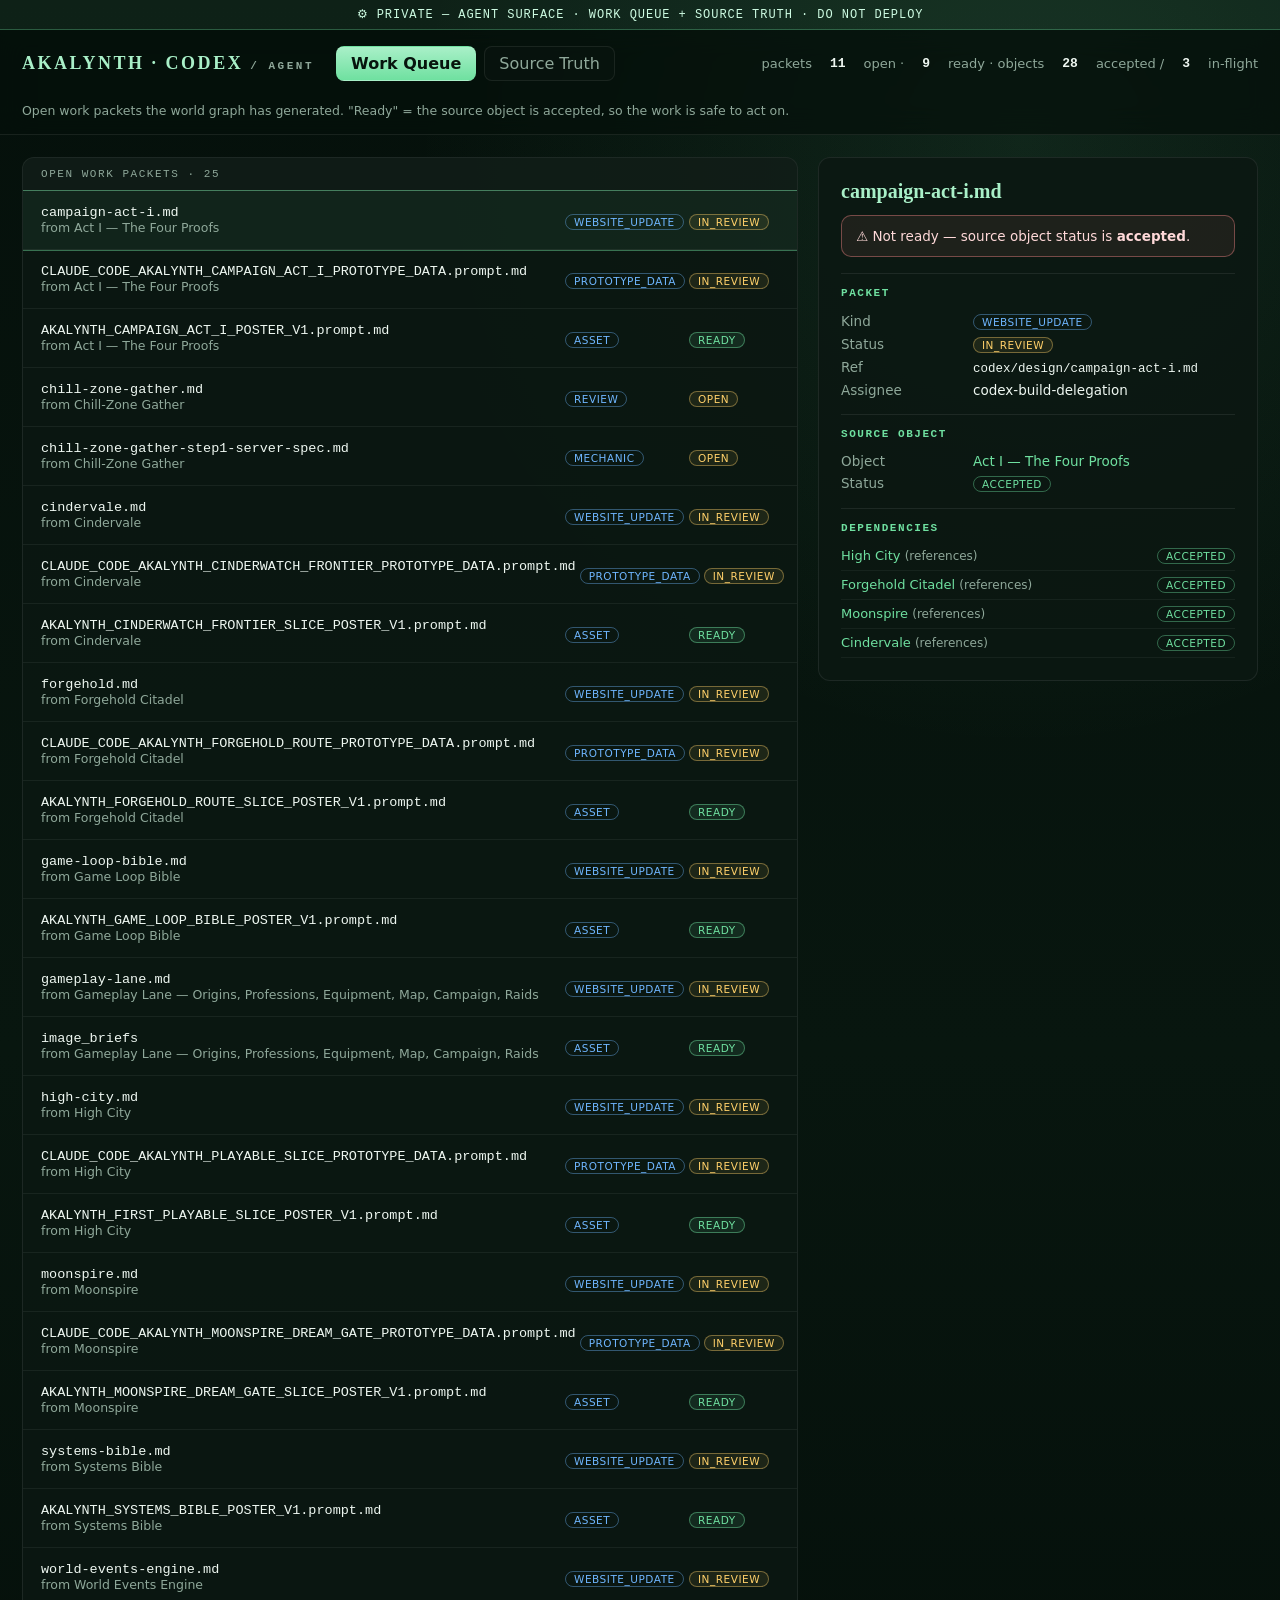
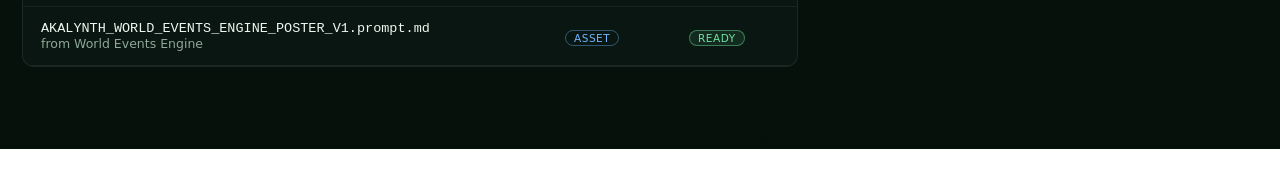
==== agent/index.html @ 144e0b03 "feat: seed akalynth-codex world graph v1 (from akalynth-ops/codex custody)" ====
<!doctype html>
<html lang="en">
  <head>
    <meta charset="utf-8" />
    <meta name="viewport" content="width=device-width, initial-scale=1" />
    <title>Akalynth Codex — Agent (PRIVATE)</title>
    <meta name="robots" content="noindex, nofollow" />
    <link rel="stylesheet" href="agent.css" />
  </head>
  <body>
    <!--
      PRIVATE Agent surface — the engineering-brain. AI workers read the WORK QUEUE
      (open packets generated by Codex objects) and the SOURCE-TRUTH index (object
      status: accepted = safe to act on; draft/candidate/blocked = not). agent-data.js
      holds queue + status only. NOT for the public site. Run locally.
    -->
    <div class="banner">⚙ Private — Agent Surface · work queue + source truth · do not deploy</div>
    <header class="topbar">
      <div class="brand">AKALYNTH · CODEX <small>/ AGENT</small></div>
      <div class="tabs" id="tabs"></div>
      <div class="stat-strip" id="stats"></div>
      <div class="note" id="note"></div>
    </header>
    <main>
      <section class="list" id="list"></section>
      <aside class="detail" id="detail"></aside>
    </main>
    <script src="agent-data.js"></script>
    <script src="agent.js"></script>
  </body>
</html>
---- agent/agent.css ----
/* Akalynth Codex — PRIVATE Agent surface (the engineering-brain work queue).
   Green "worker" identity. What AI workers read: packets + source-truth status.
   Never deploy. */
:root {
  --bg: #05100b; --panel: rgba(12,24,18,.9); --line: rgba(255,255,255,.08);
  --green: #6fe0a0; --green2: #a9f0c8; --gold: #e5b75c; --blue: #6fb6ff;
  --text: #eef7f1; --muted: #8fa89a; --orange: #ff9a52; --red: #ff8a8a; --amber: #ffd06a;
  --mono: ui-monospace, "SFMono-Regular", Menlo, Consolas, monospace;
}
* { box-sizing: border-box; }
body { margin: 0; min-height: 100vh; color: var(--text); font-family: Inter, system-ui, sans-serif;
  background: radial-gradient(circle at 80% 8%, rgba(111,224,160,.10), transparent 32%), linear-gradient(180deg,#05100b,#08160f 60%,#05100b); }
h1,h2,h3,h4 { font-family: "Cinzel", Georgia, serif; margin: 0; }
a { color: var(--green); cursor: pointer; }
.mono { font-family: var(--mono); font-size: 12.5px; }

.banner { background: rgba(111,224,160,.08); border-bottom: 1px solid rgba(111,224,160,.3); color: #cdfbe2;
  font-family: var(--mono); font-size: 12px; letter-spacing: .08em; text-transform: uppercase; padding: 7px 22px; text-align: center; }
.topbar { display: flex; align-items: center; gap: 22px; padding: 16px 22px; border-bottom: 1px solid var(--line);
  background: rgba(5,16,11,.7); position: sticky; top: 0; backdrop-filter: blur(14px); z-index: 5; flex-wrap: wrap; }
.brand { font-family: "Cinzel", serif; color: var(--green2); letter-spacing: .14em; font-weight: 700; font-size: 18px; }
.brand small { color: var(--muted); font-family: var(--mono); font-size: 11px; }
.tabs { display: flex; gap: 8px; }
.tabs button { font: inherit; cursor: pointer; color: var(--muted); background: rgba(10,20,15,.7); border: 1px solid var(--line); border-radius: 8px; padding: 7px 14px; }
.tabs button.active { color: #07140d; background: linear-gradient(180deg, var(--green2), var(--green)); font-weight: 700; border-color: transparent; }
.stat-strip { margin-left: auto; display: flex; gap: 18px; color: var(--muted); font-size: 13px; }
.stat-strip b { color: var(--text); font-family: var(--mono); }
.note { width: 100%; color: var(--muted); font-size: 12.5px; }

main { display: grid; grid-template-columns: 1fr 440px; gap: 20px; max-width: 1280px; margin: 22px auto; padding: 0 22px 60px; align-items: start; }
@media (max-width: 900px) { main { grid-template-columns: 1fr; } }
.list { border: 1px solid var(--line); border-radius: 12px; background: var(--panel); overflow: hidden; }
.group-h { padding: 10px 18px; font-family: var(--mono); font-size: 11px; text-transform: uppercase; letter-spacing: .14em; color: var(--muted); background: rgba(255,255,255,.02); border-bottom: 1px solid var(--line); }

.pkt-row, .obj-row { padding: 14px 18px; border-bottom: 1px solid rgba(255,255,255,.06); cursor: pointer; display: grid; gap: 4px; }
.pkt-row:hover, .obj-row:hover { background: rgba(111,224,160,.05); }
.pkt-row.sel, .obj-row.sel { outline: 1px solid rgba(111,224,160,.45); background: rgba(111,224,160,.07); }
.pkt-row { grid-template-columns: 1fr 120px 90px; align-items: center; }
.pkt-title { font-family: var(--mono); font-size: 13.5px; }
.pkt-src { color: var(--muted); font-size: 12.5px; }
.obj-row { grid-template-columns: 1fr 110px 120px; align-items: center; }
.obj-title { font-family: "Cinzel", serif; font-size: 15px; }
.k-cat { color: var(--muted); font-size: 12px; }

.badge { display: inline-block; padding: 1px 8px; border-radius: 999px; font-size: 10.5px; letter-spacing: .05em; text-transform: uppercase; border: 1px solid var(--line); color: var(--muted); }
.badge.ready { color: var(--green); border-color: rgba(111,224,160,.45); background: rgba(111,224,160,.1); }
.badge.open { color: var(--amber); border-color: rgba(255,208,106,.4); background: rgba(255,208,106,.08); }
.badge.accepted { color: var(--green); border-color: rgba(111,224,160,.4); }
.badge.candidate { color: var(--amber); border-color: rgba(255,208,106,.4); }
.badge.draft { color: var(--orange); border-color: rgba(255,154,82,.45); background: rgba(255,154,82,.1); }
.badge.blocked { color: var(--red); border-color: rgba(255,138,138,.45); }
.badge.kind { color: var(--blue); border-color: rgba(111,182,255,.4); }

.detail { border: 1px solid var(--line); border-radius: 12px; background: var(--panel); padding: 22px; position: sticky; top: 92px; }
.detail h3 { font-size: 20px; color: var(--green2); }
.verdict { margin: 12px 0; padding: 12px 14px; border-radius: 10px; font-size: 13.5px; }
.verdict.ready { color: #cffbe4; border: 1px solid rgba(111,224,160,.4); background: rgba(111,224,160,.08); }
.verdict.blocked { color: #ffd9d9; border: 1px solid rgba(255,138,138,.4); background: rgba(255,138,138,.08); }
.section { margin-top: 16px; border-top: 1px solid var(--line); padding-top: 13px; }
.section h4 { font-family: var(--mono); font-size: 11px; text-transform: uppercase; letter-spacing: .14em; color: var(--green); margin-bottom: 8px; }
.kv { display: grid; grid-template-columns: 120px 1fr; gap: 6px 12px; font-size: 13.5px; }
.kv dt { color: var(--muted); } .kv dd { margin: 0; word-break: break-word; }
.dep { display: flex; justify-content: space-between; gap: 10px; padding: 6px 0; border-bottom: 1px solid rgba(255,255,255,.05); font-size: 13px; }
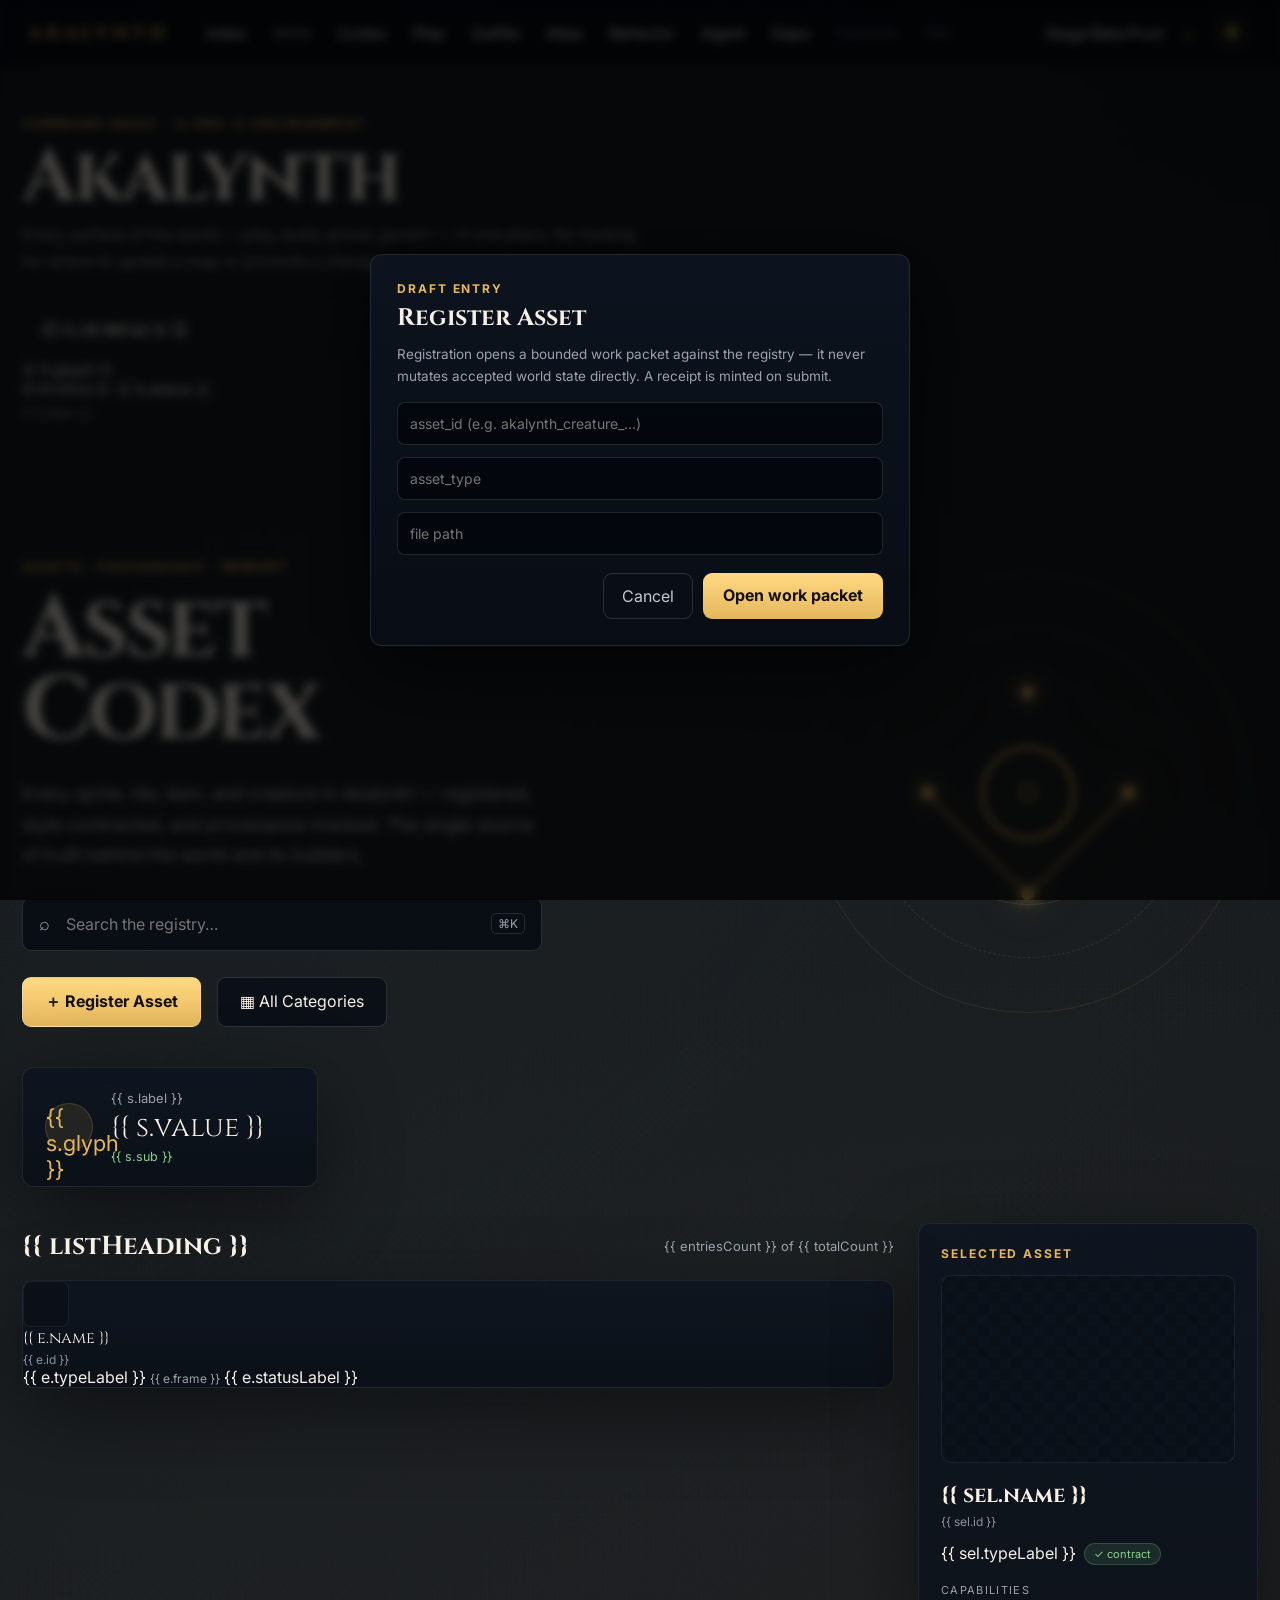
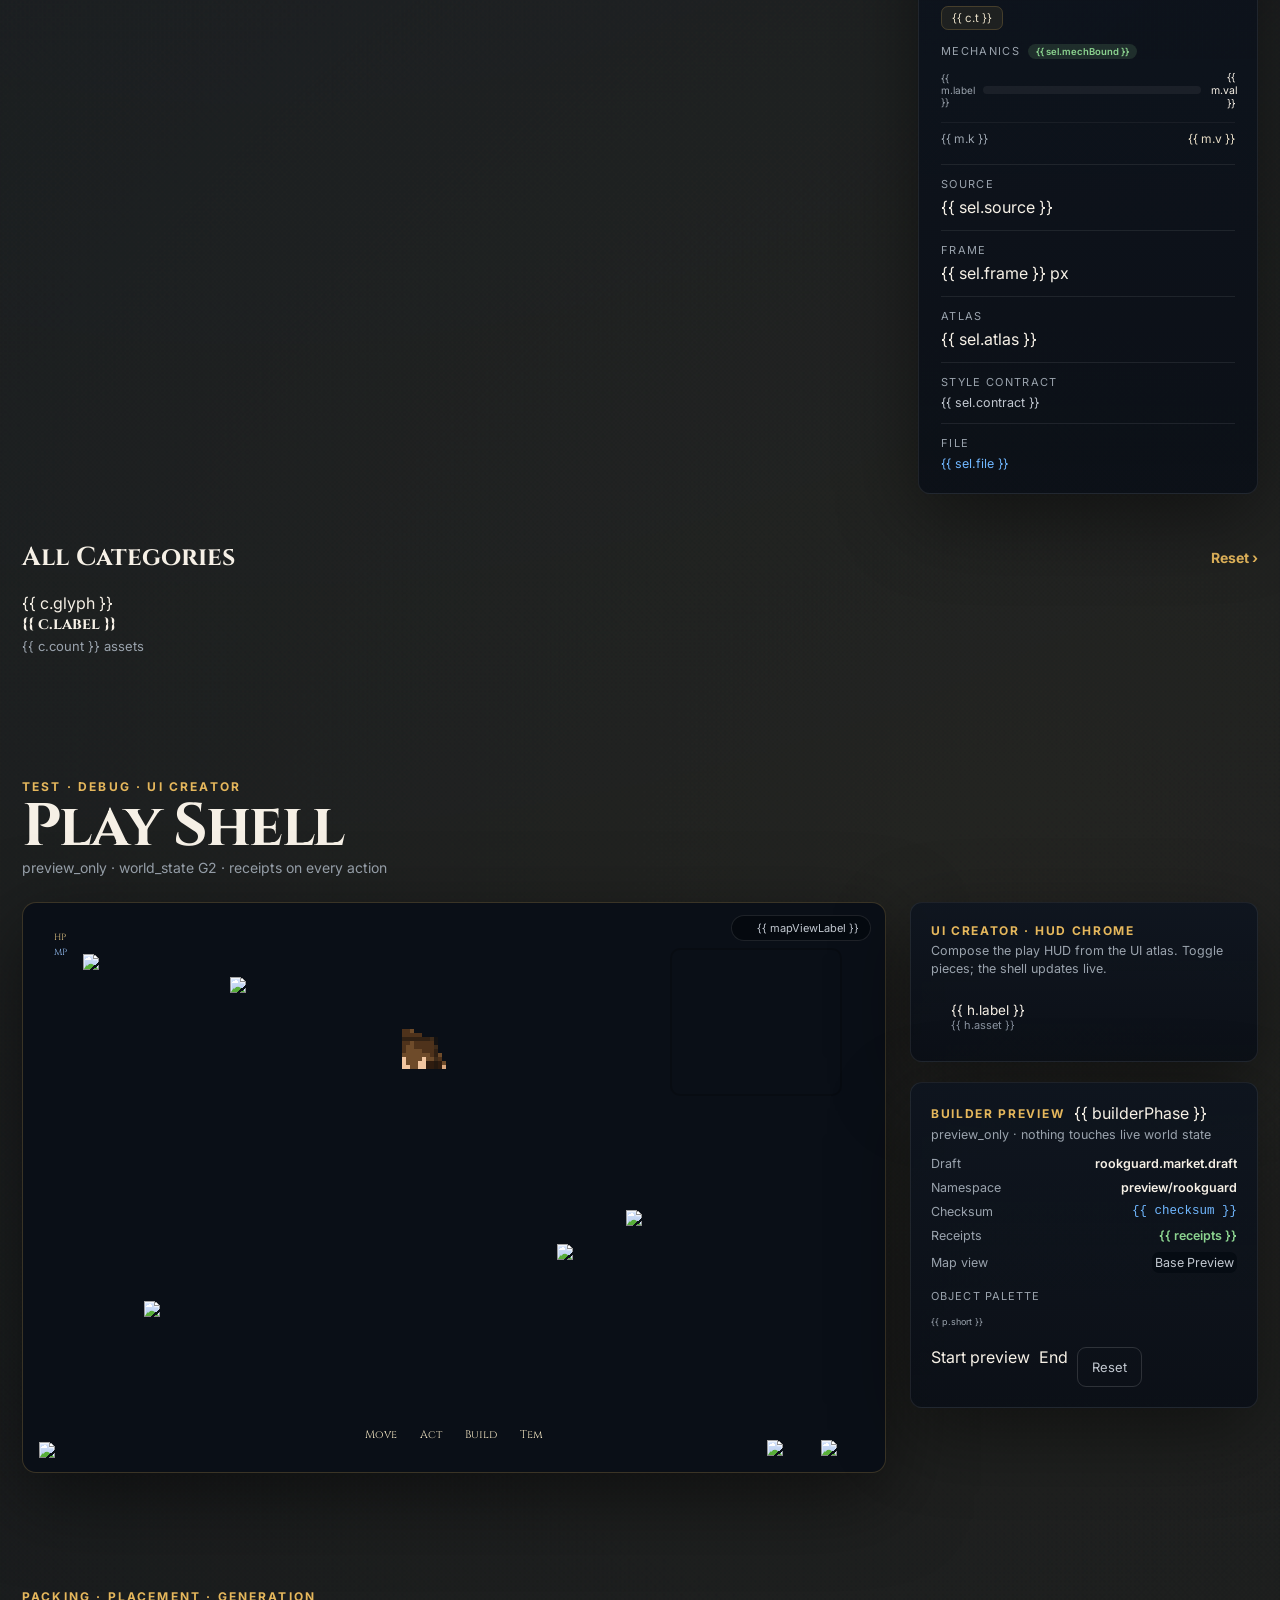
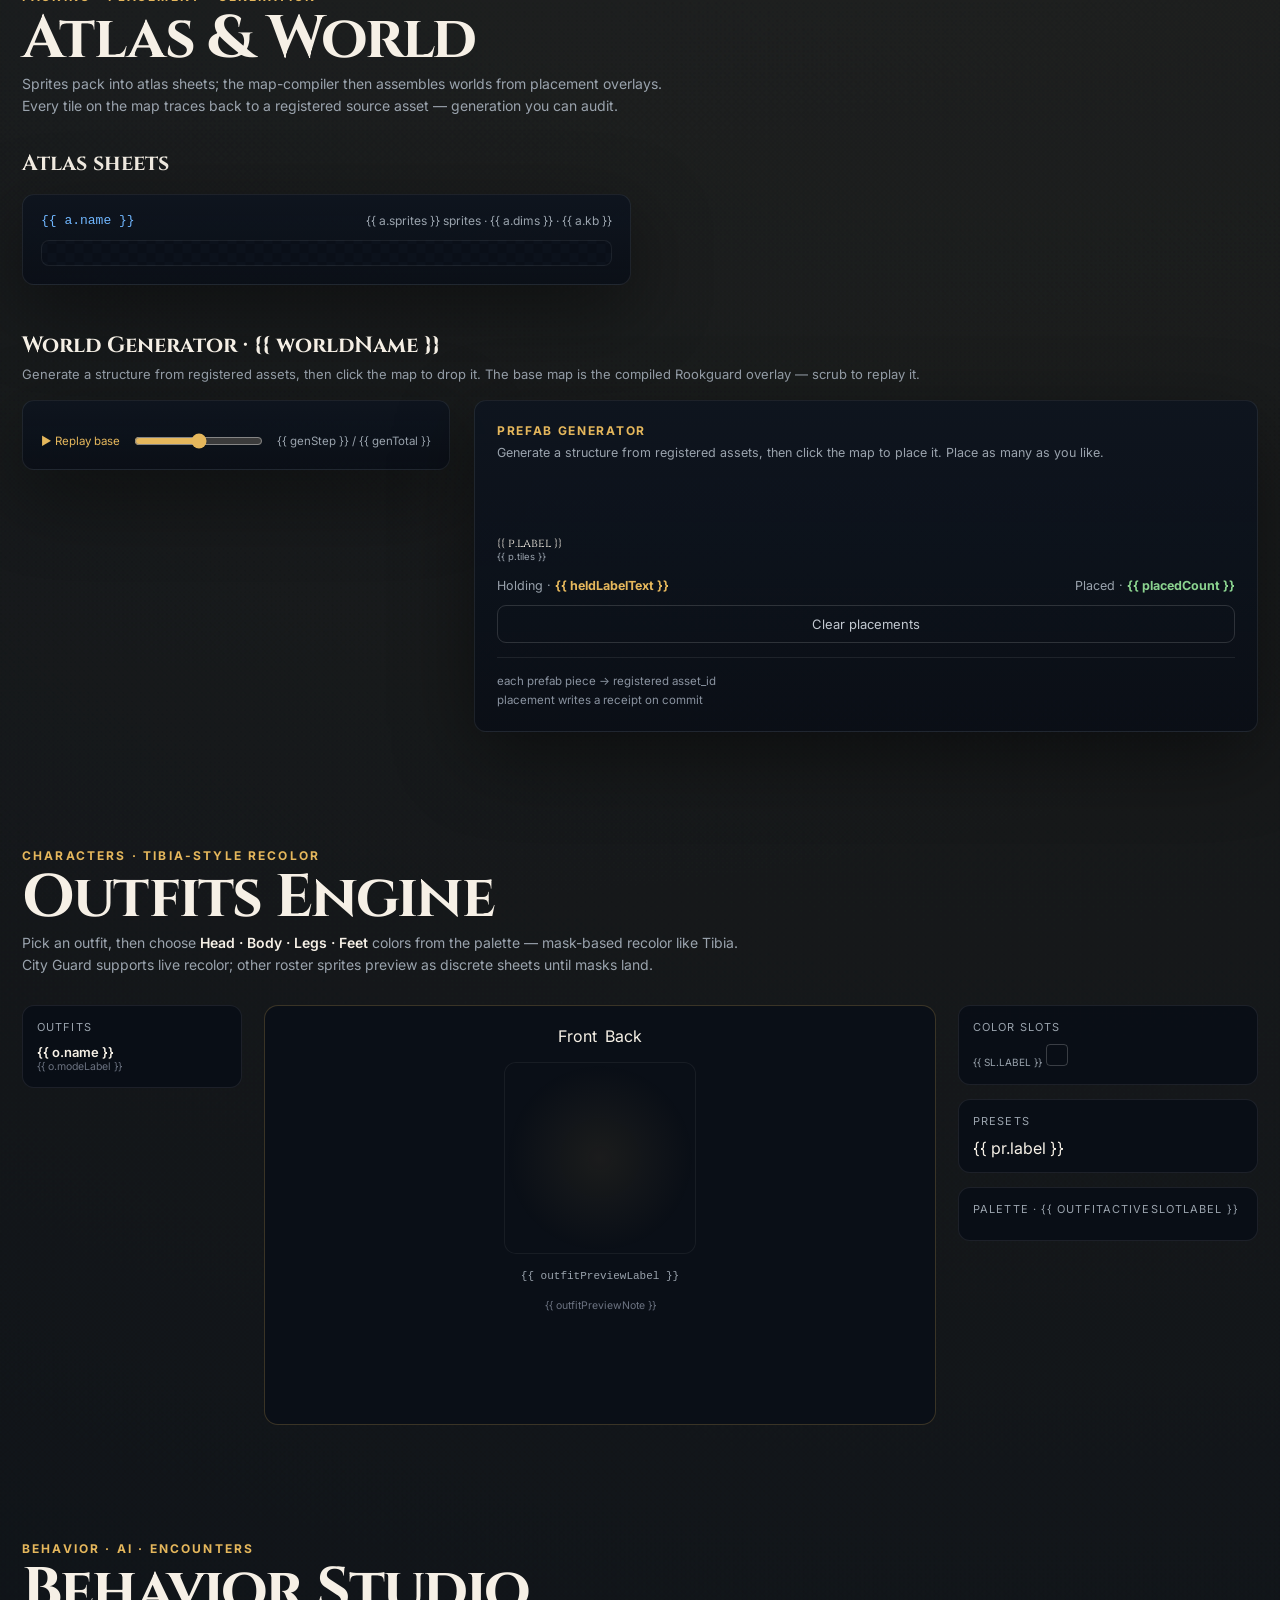
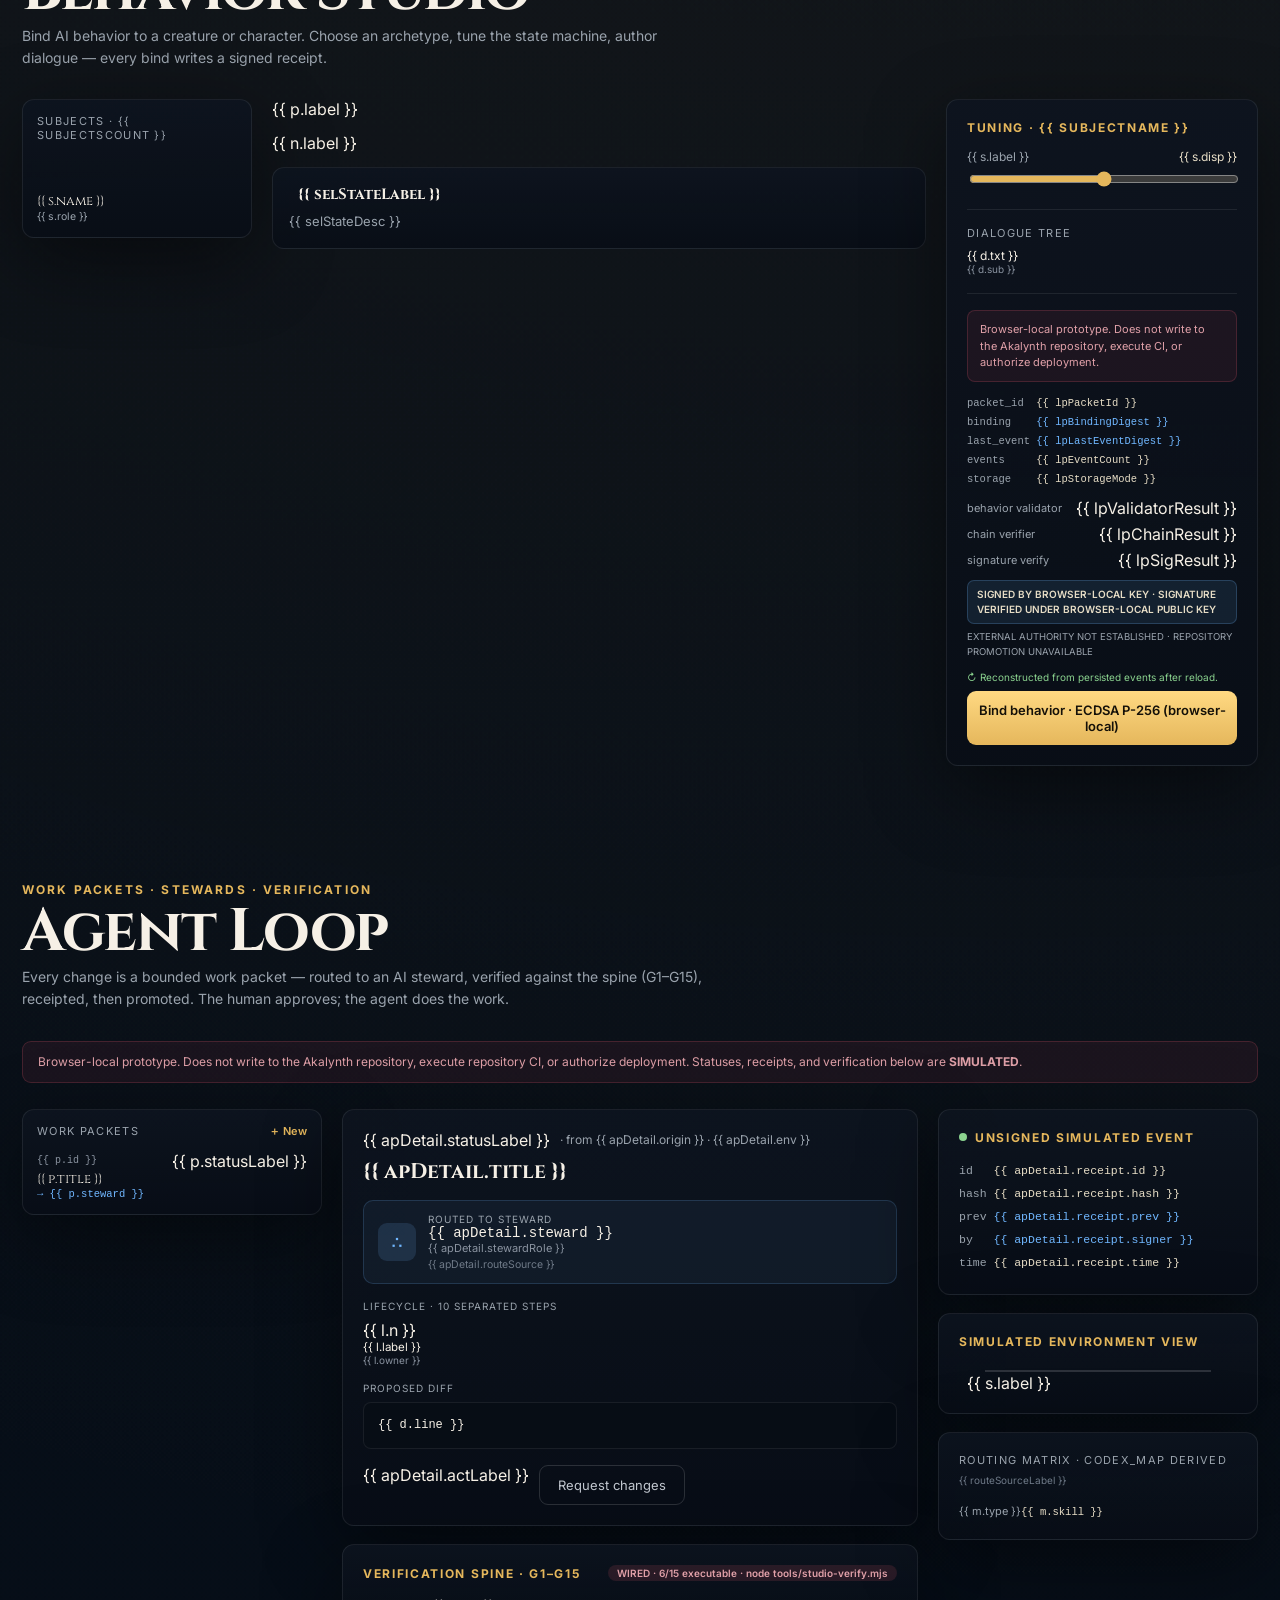
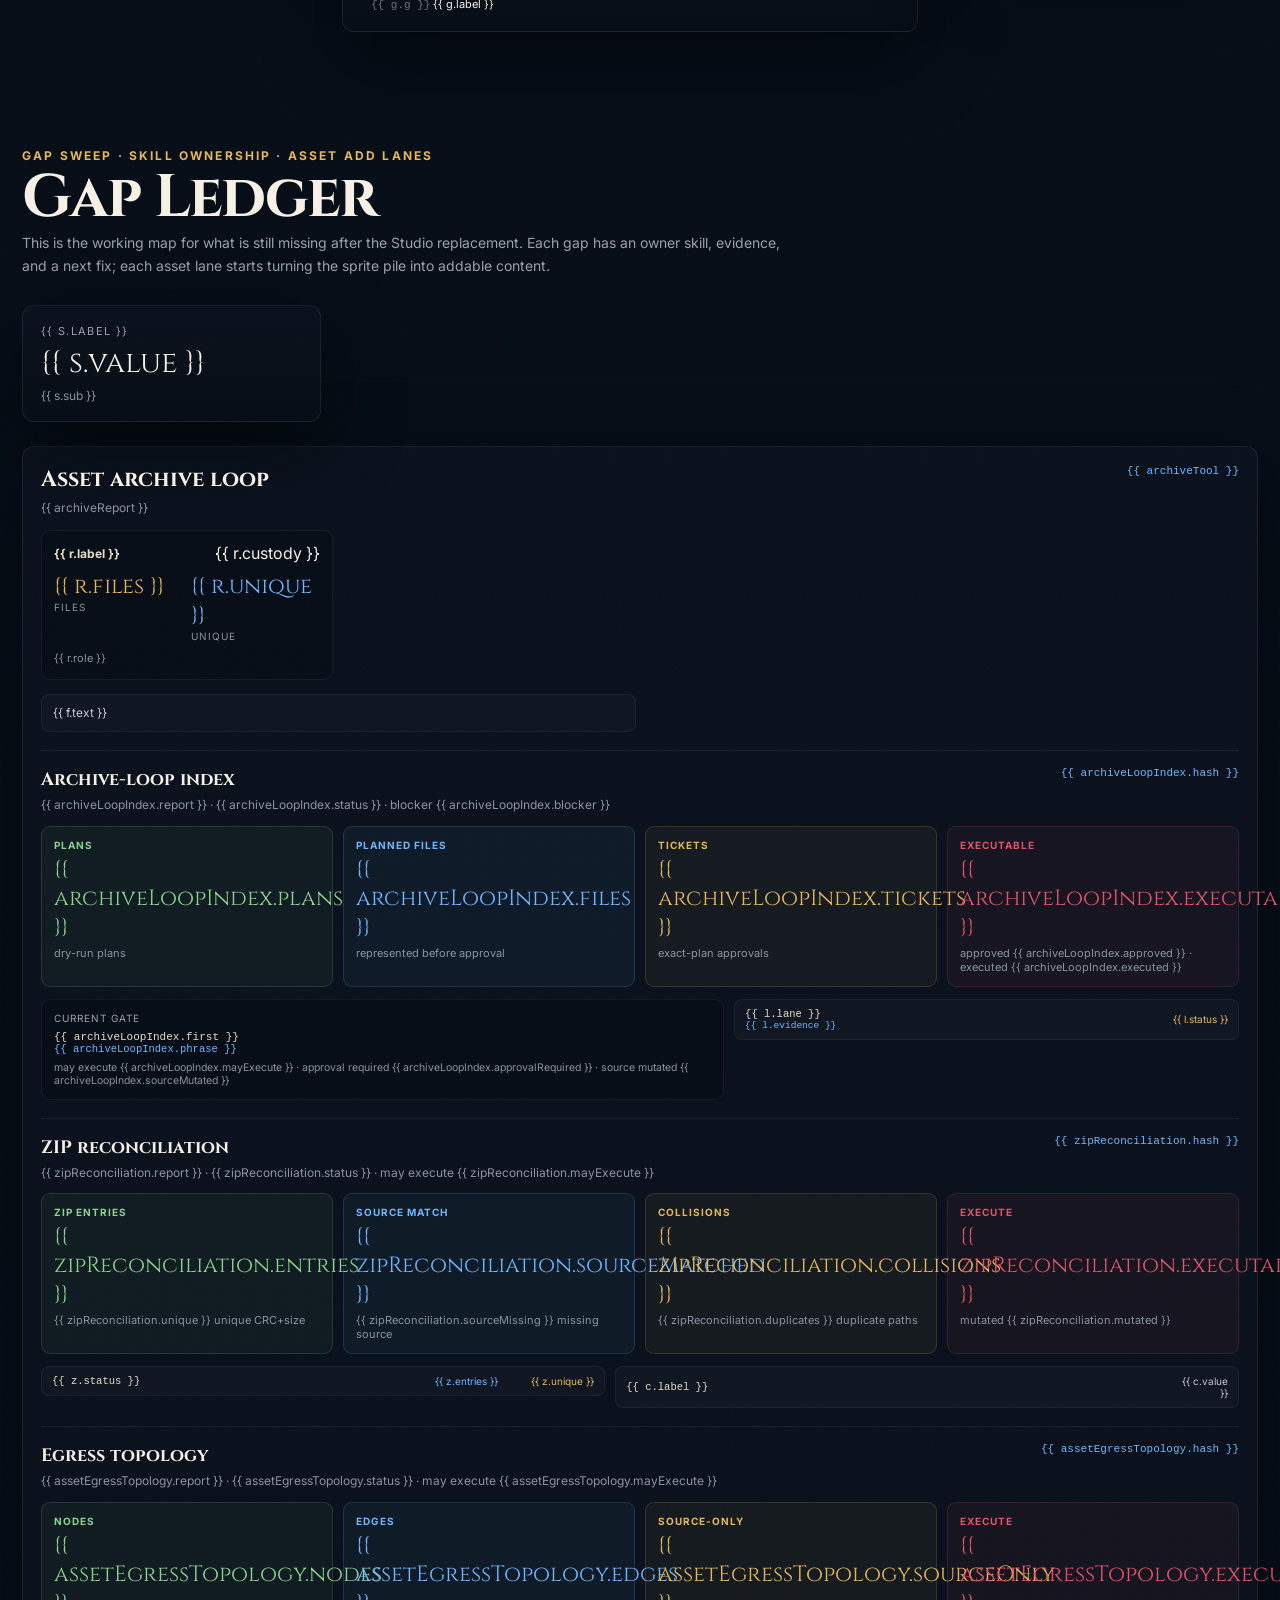
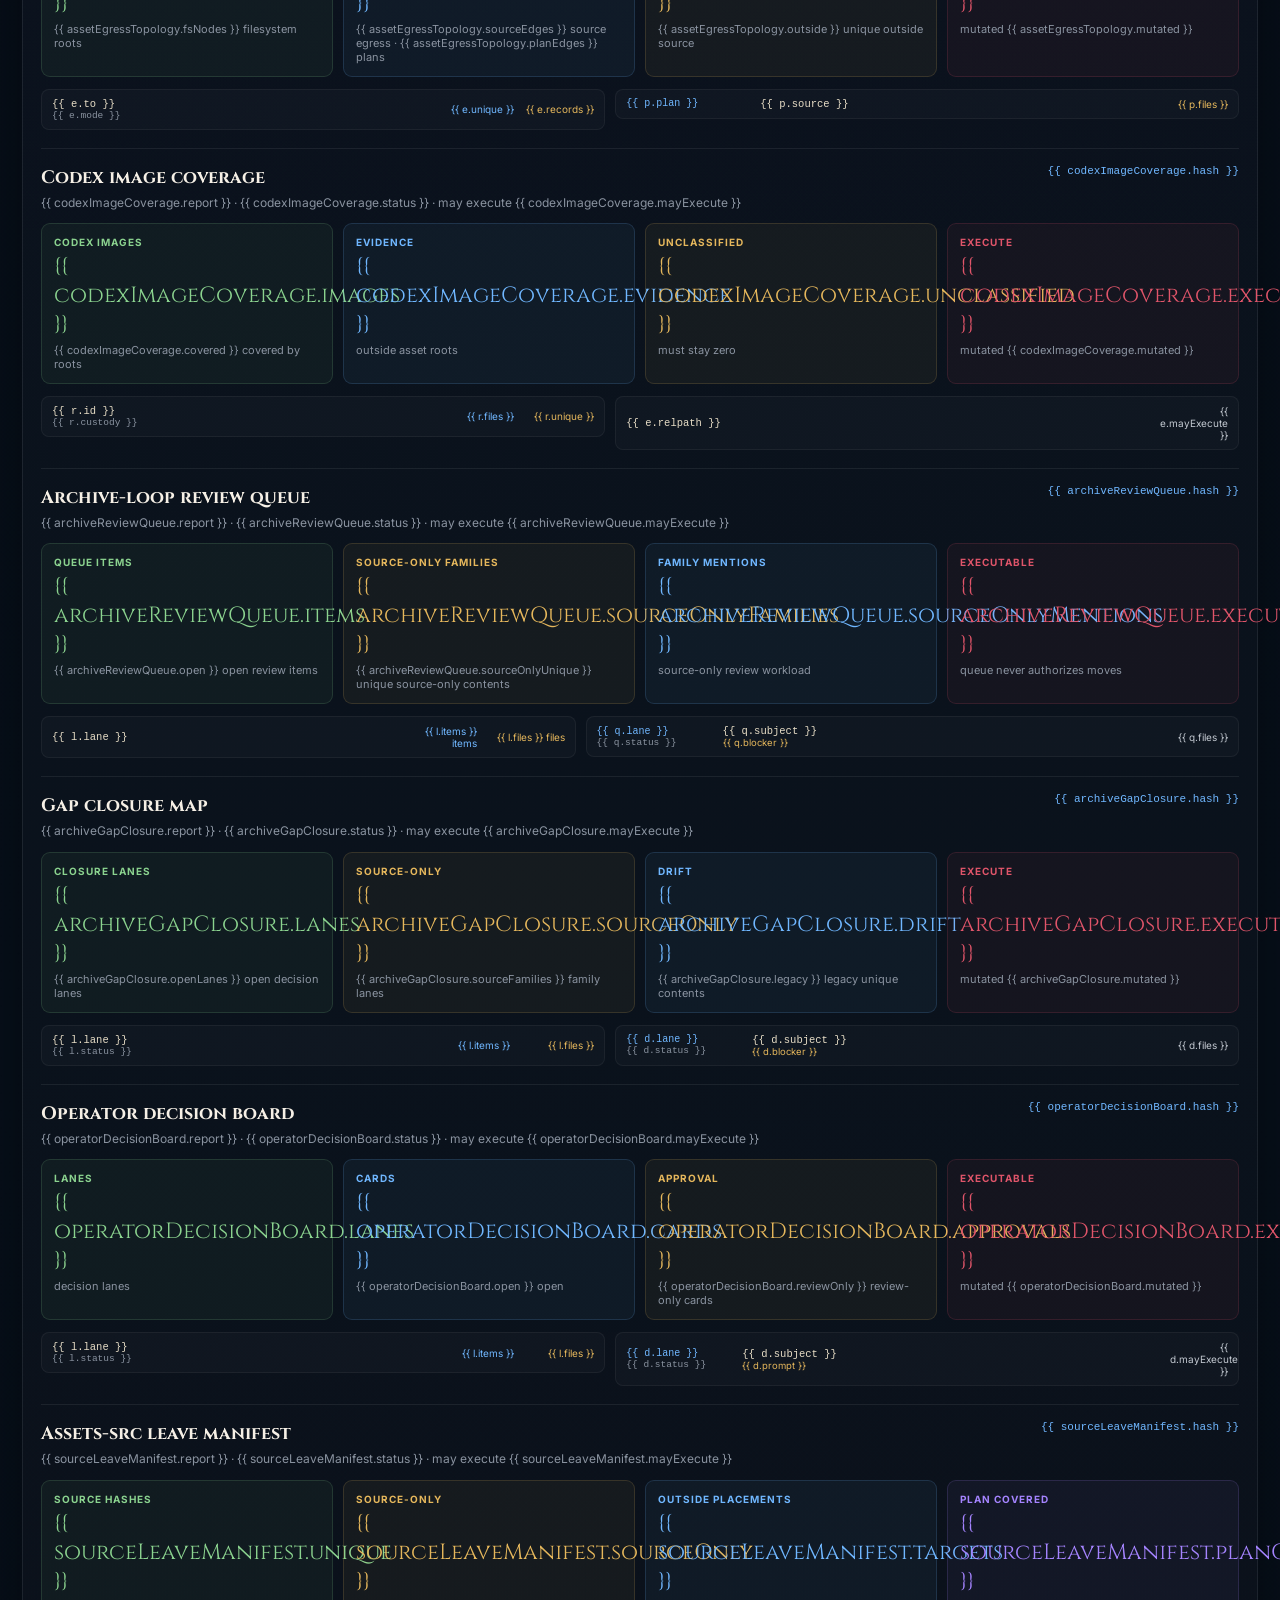
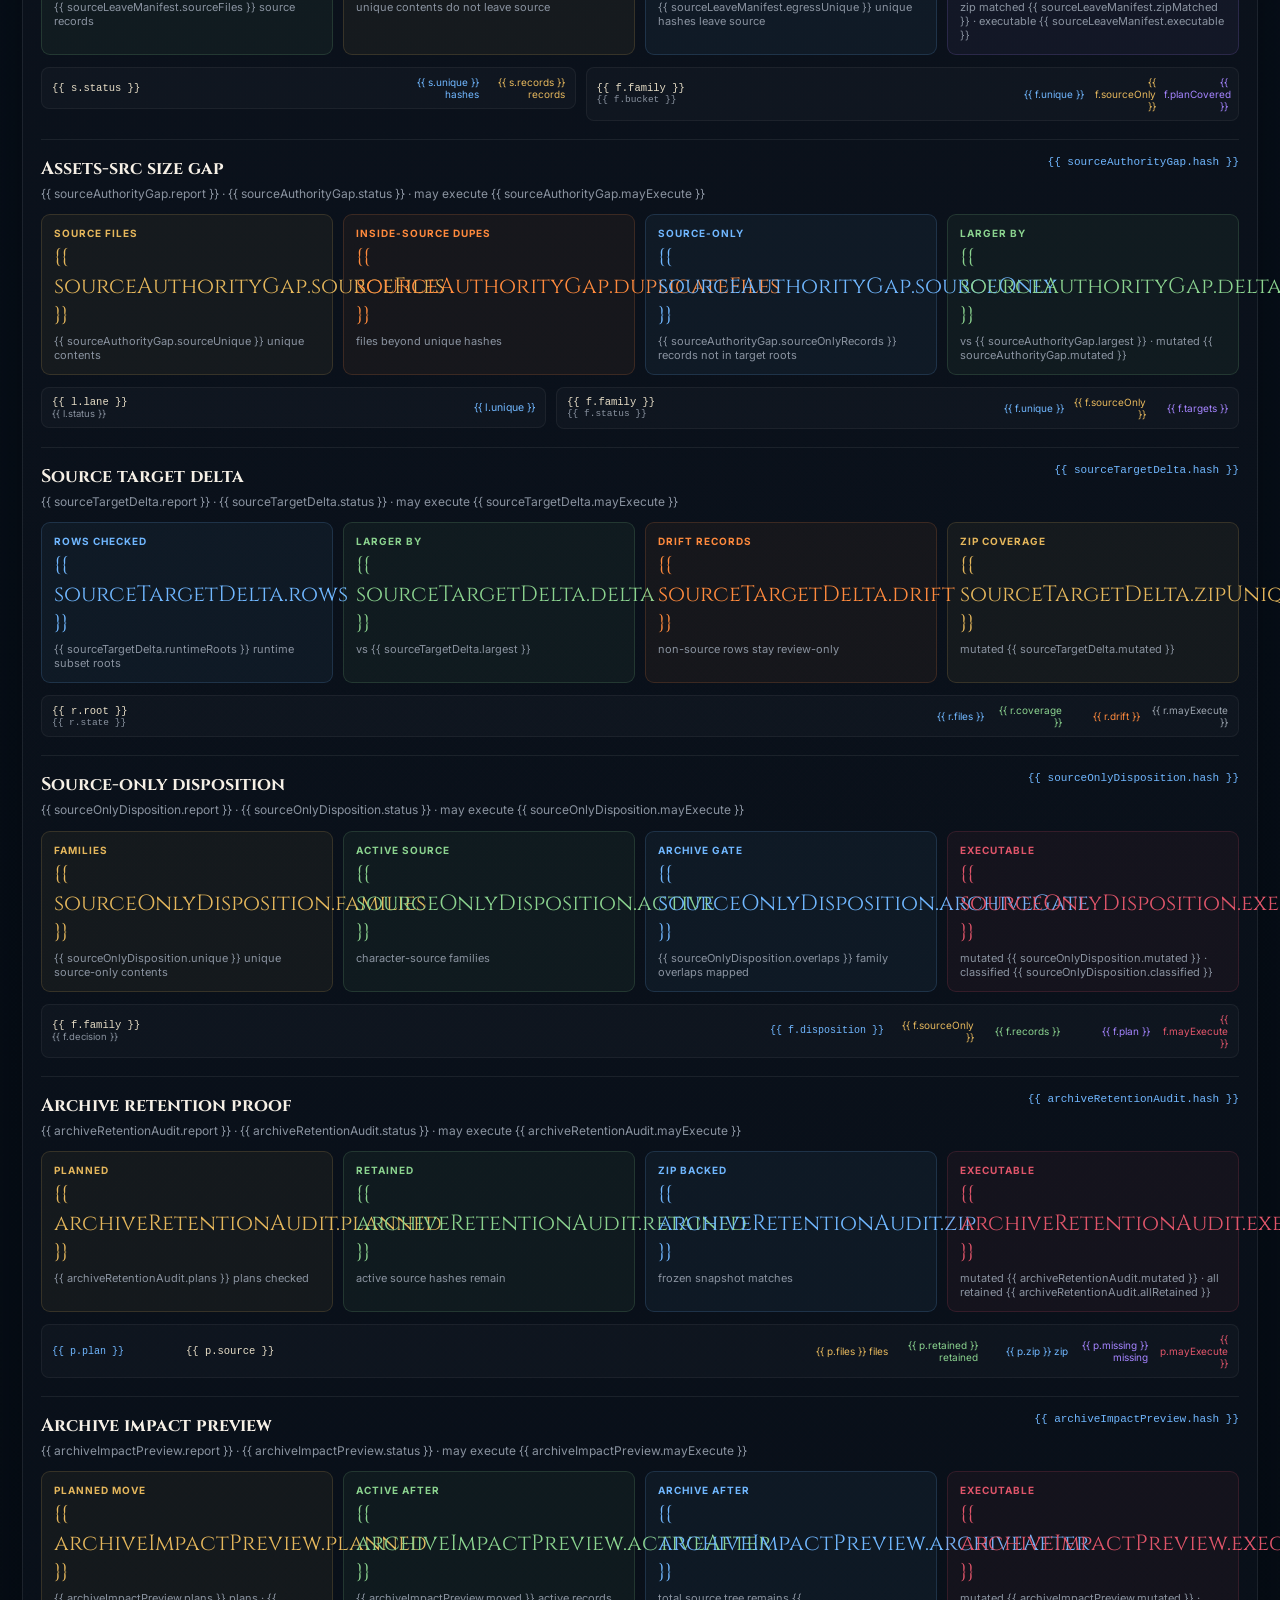
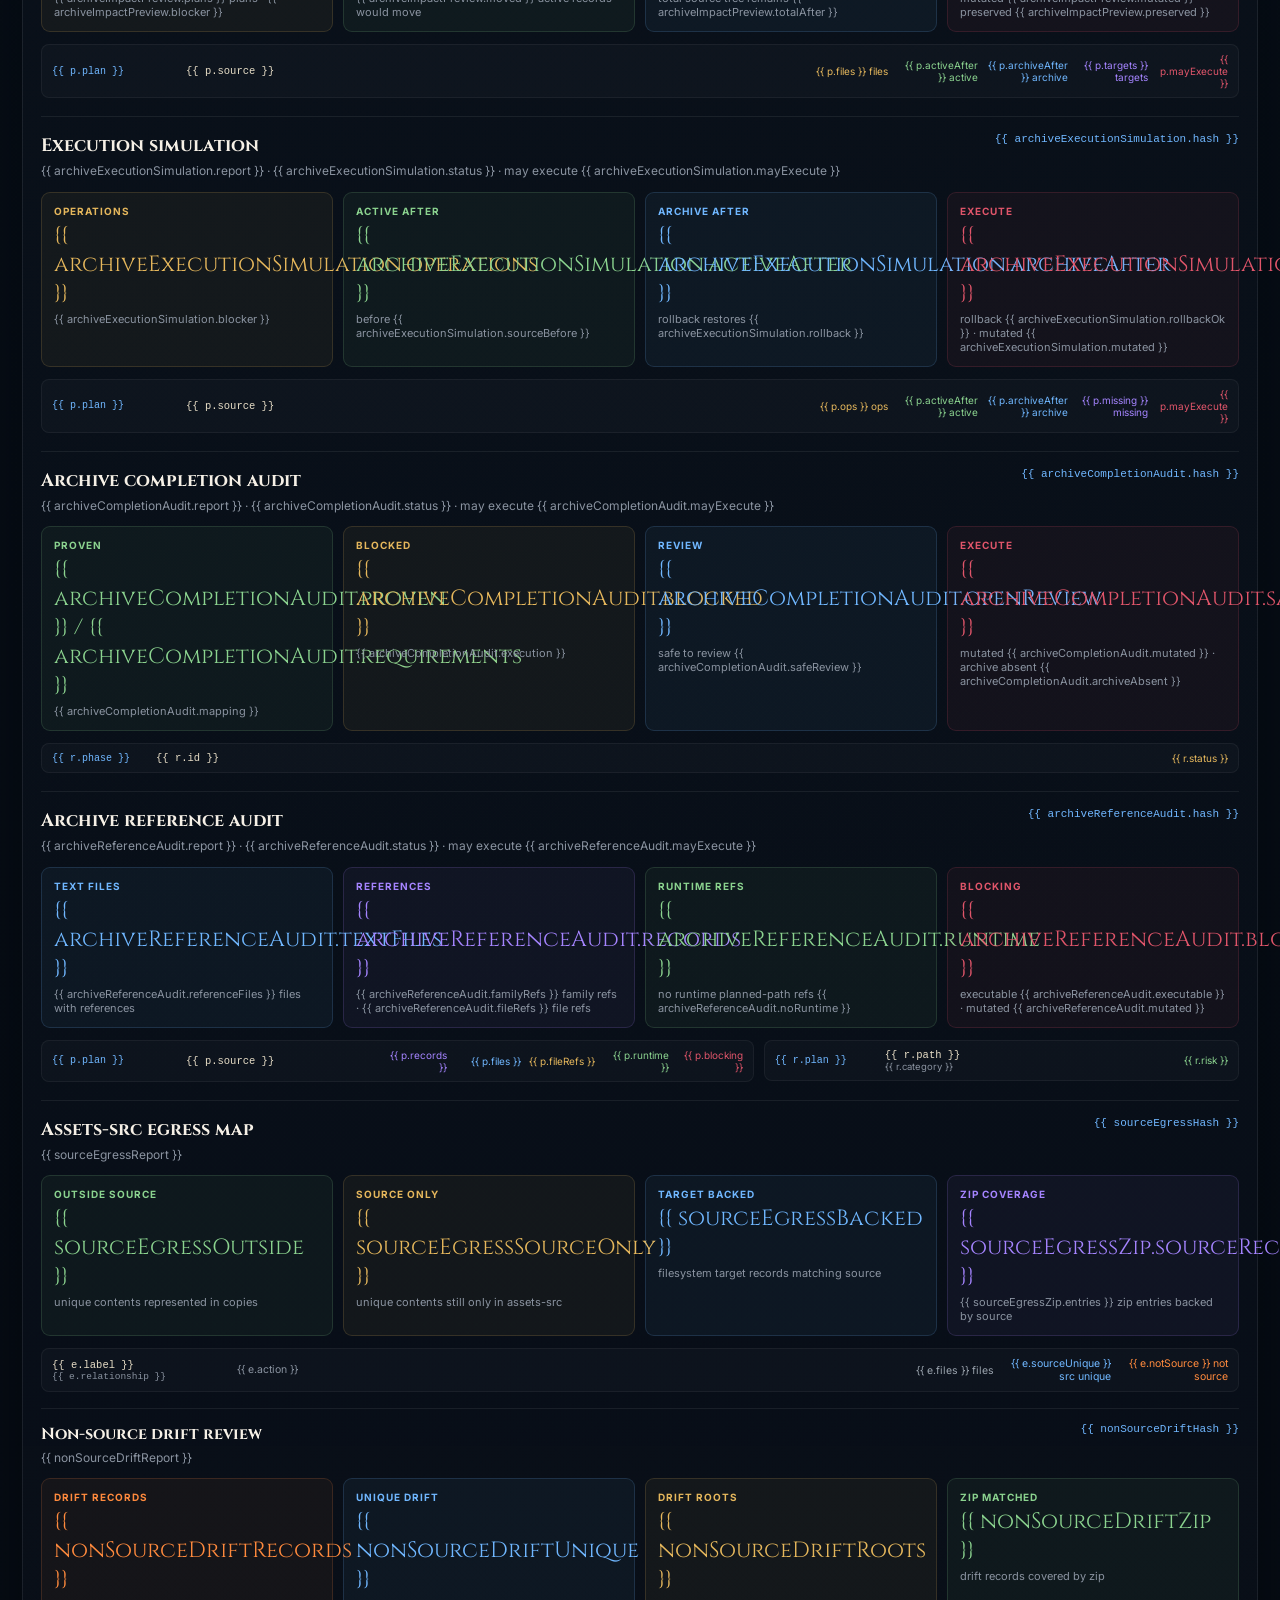
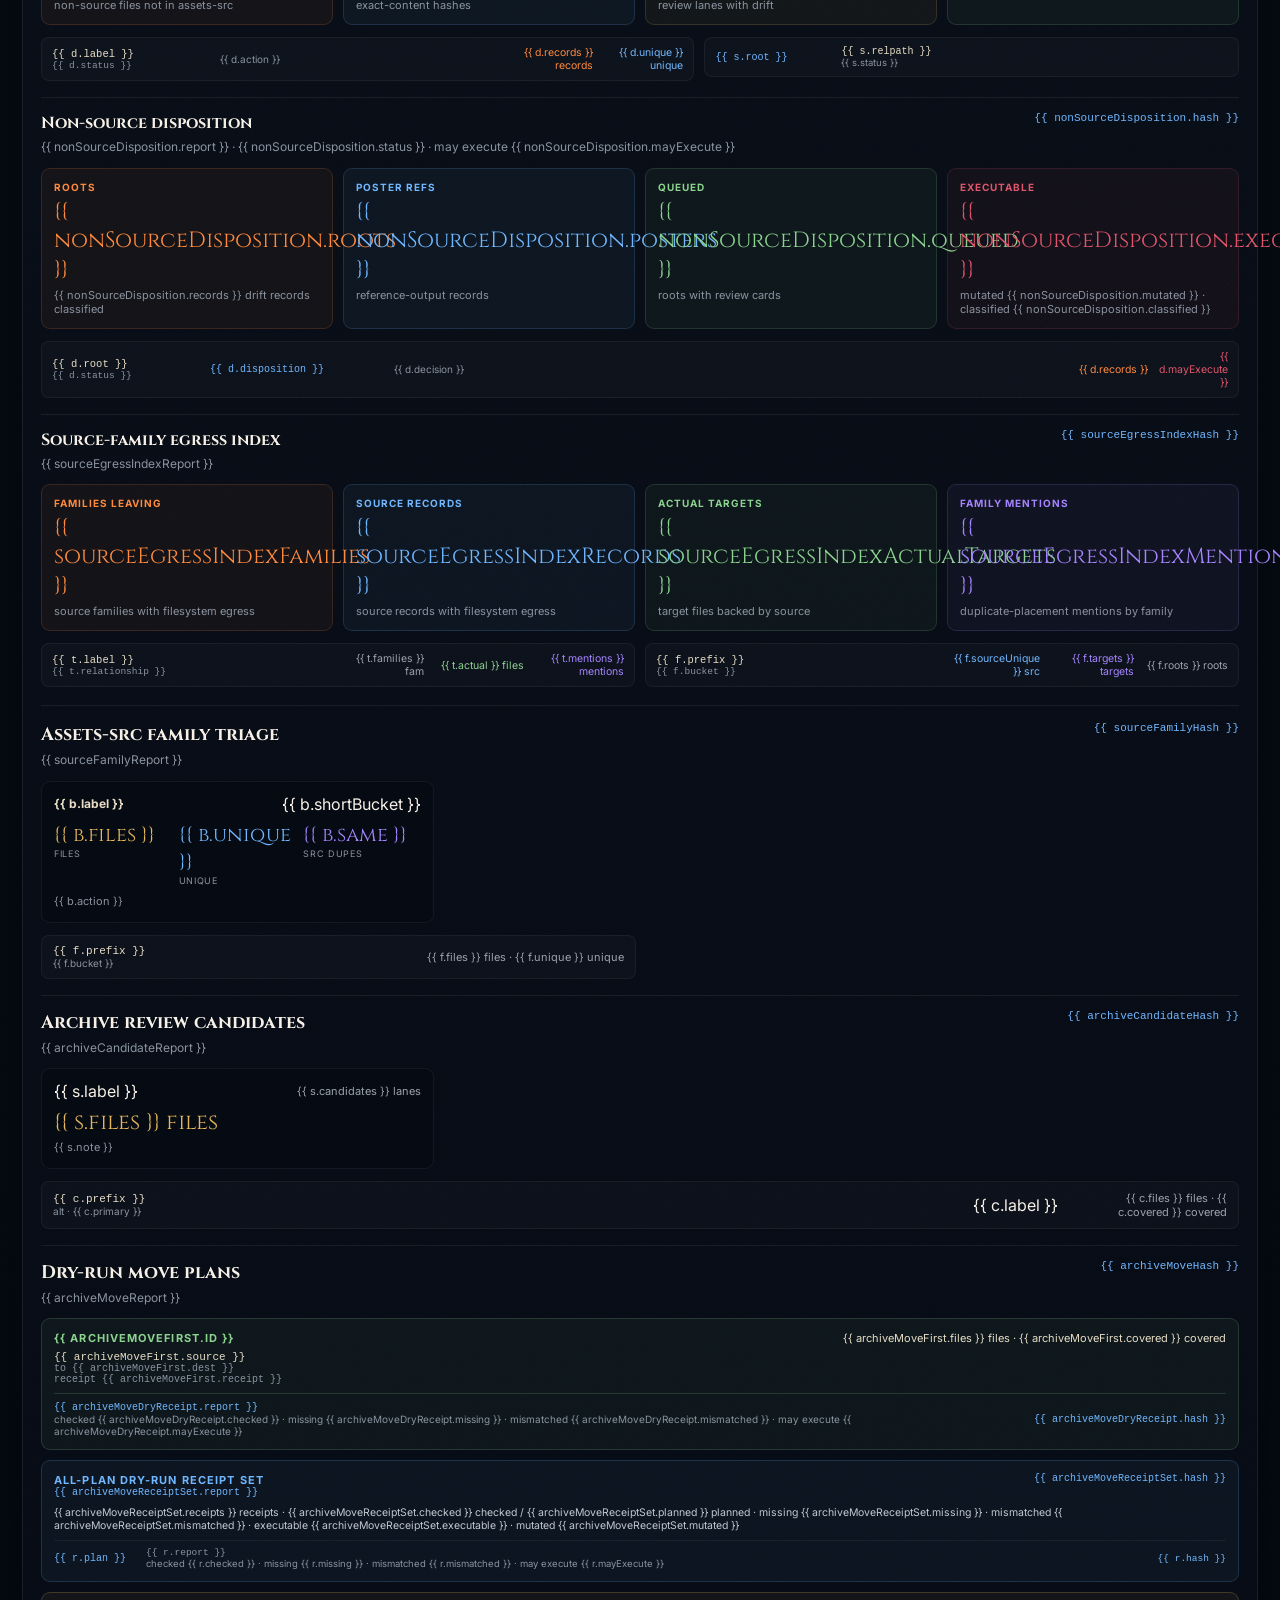
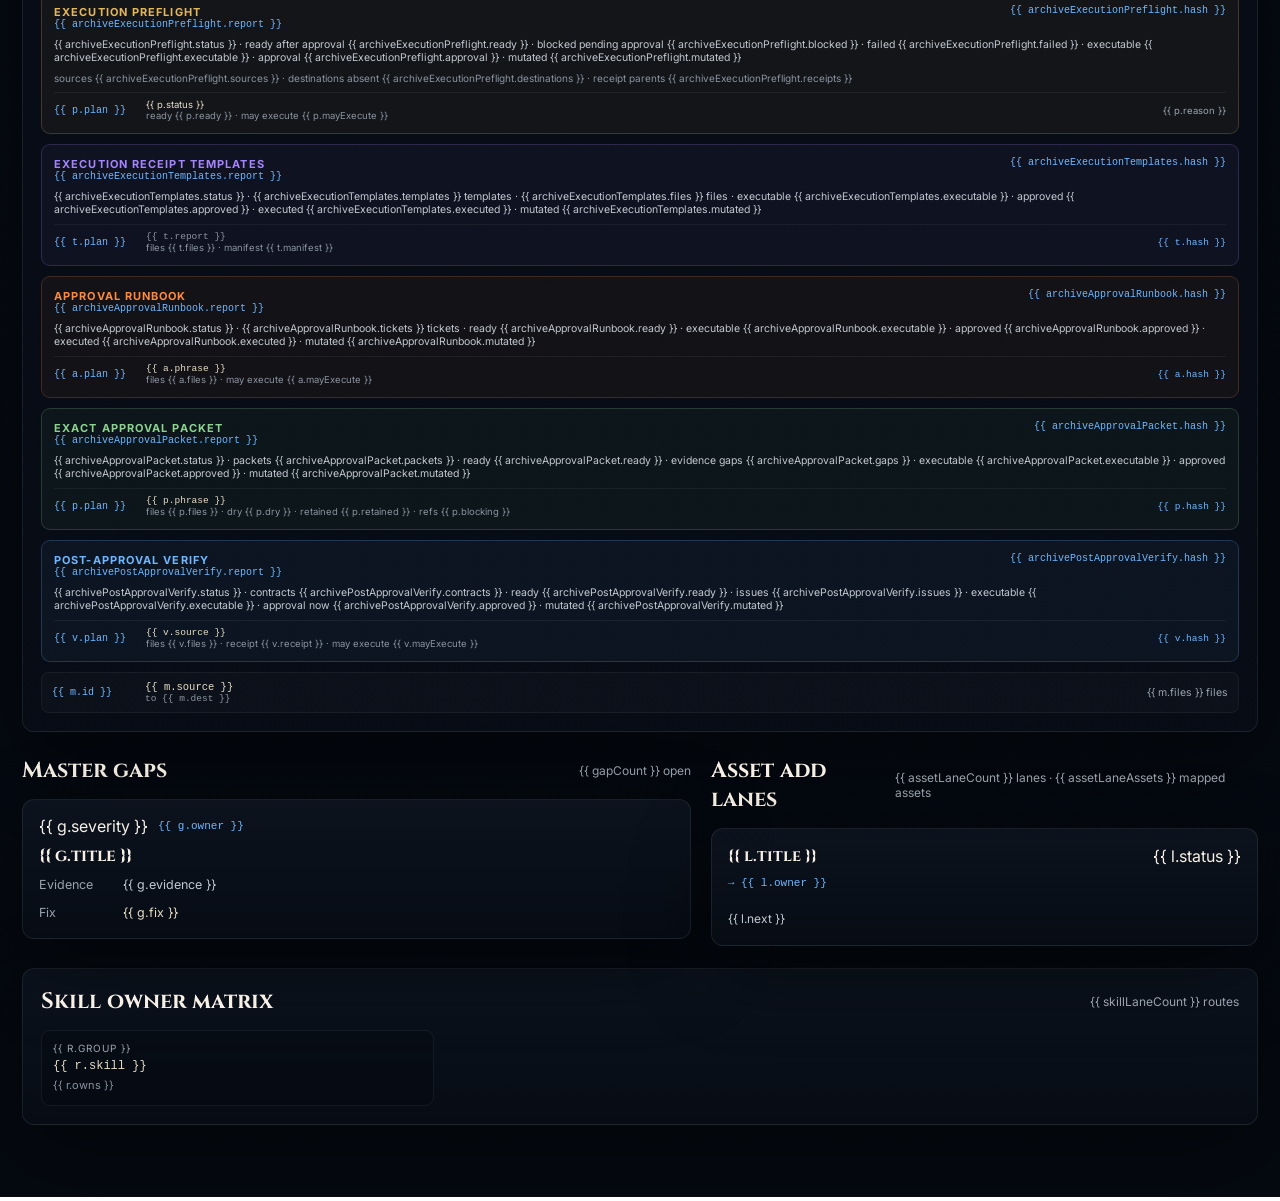
==== commit 70ddf0dc: "feat(codex): studio world graph + Azura asset plates end-to-end Domain: goal0-akalynth-integration S" ====
--- a/agent/index.html
+++ b/agent/index.html
@@ -3,29 +3,43 @@
   <head>
     <meta charset="utf-8" />
     <meta name="viewport" content="width=device-width, initial-scale=1" />
-    <title>Akalynth Codex — Agent (PRIVATE)</title>
     <meta name="robots" content="noindex, nofollow" />
-    <link rel="stylesheet" href="agent.css" />
+    <meta http-equiv="refresh" content="0; url=../studio/" />
+    <title>Akalynth Codex — Studio</title>
+    <style>
+      body {
+        margin: 0;
+        min-height: 100vh;
+        display: grid;
+        place-items: center;
+        background: #111412;
+        color: #e8e2cf;
+        font-family: Inter, system-ui, sans-serif;
+      }
+      main {
+        max-width: 560px;
+        padding: 28px;
+      }
+      a {
+        color: #d9b25a;
+      }
+      .kicker {
+        color: #8eb99f;
+        font-size: 12px;
+        font-weight: 700;
+        letter-spacing: 0.12em;
+        text-transform: uppercase;
+      }
+    </style>
+    <script>
+      location.replace("../studio/");
+    </script>
   </head>
   <body>
-    <!--
-      PRIVATE Agent surface — the engineering-brain. AI workers read the WORK QUEUE
-      (open packets generated by Codex objects) and the SOURCE-TRUTH index (object
-      status: accepted = safe to act on; draft/candidate/blocked = not). agent-data.js
-      holds queue + status only. NOT for the public site. Run locally.
-    -->
-    <div class="banner">⚙ Private — Agent Surface · work queue + source truth · do not deploy</div>
-    <header class="topbar">
-      <div class="brand">AKALYNTH · CODEX <small>/ AGENT</small></div>
-      <div class="tabs" id="tabs"></div>
-      <div class="stat-strip" id="stats"></div>
-      <div class="note" id="note"></div>
-    </header>
     <main>
-      <section class="list" id="list"></section>
-      <aside class="detail" id="detail"></aside>
+      <p class="kicker">Agent replaced</p>
+      <h1>Akalynth Studio is now the canonical private agent loop surface.</h1>
+      <p><a href="../studio/">Open the new Studio/Codex system</a>.</p>
     </main>
-    <script src="agent-data.js"></script>
-    <script src="agent.js"></script>
   </body>
 </html>
